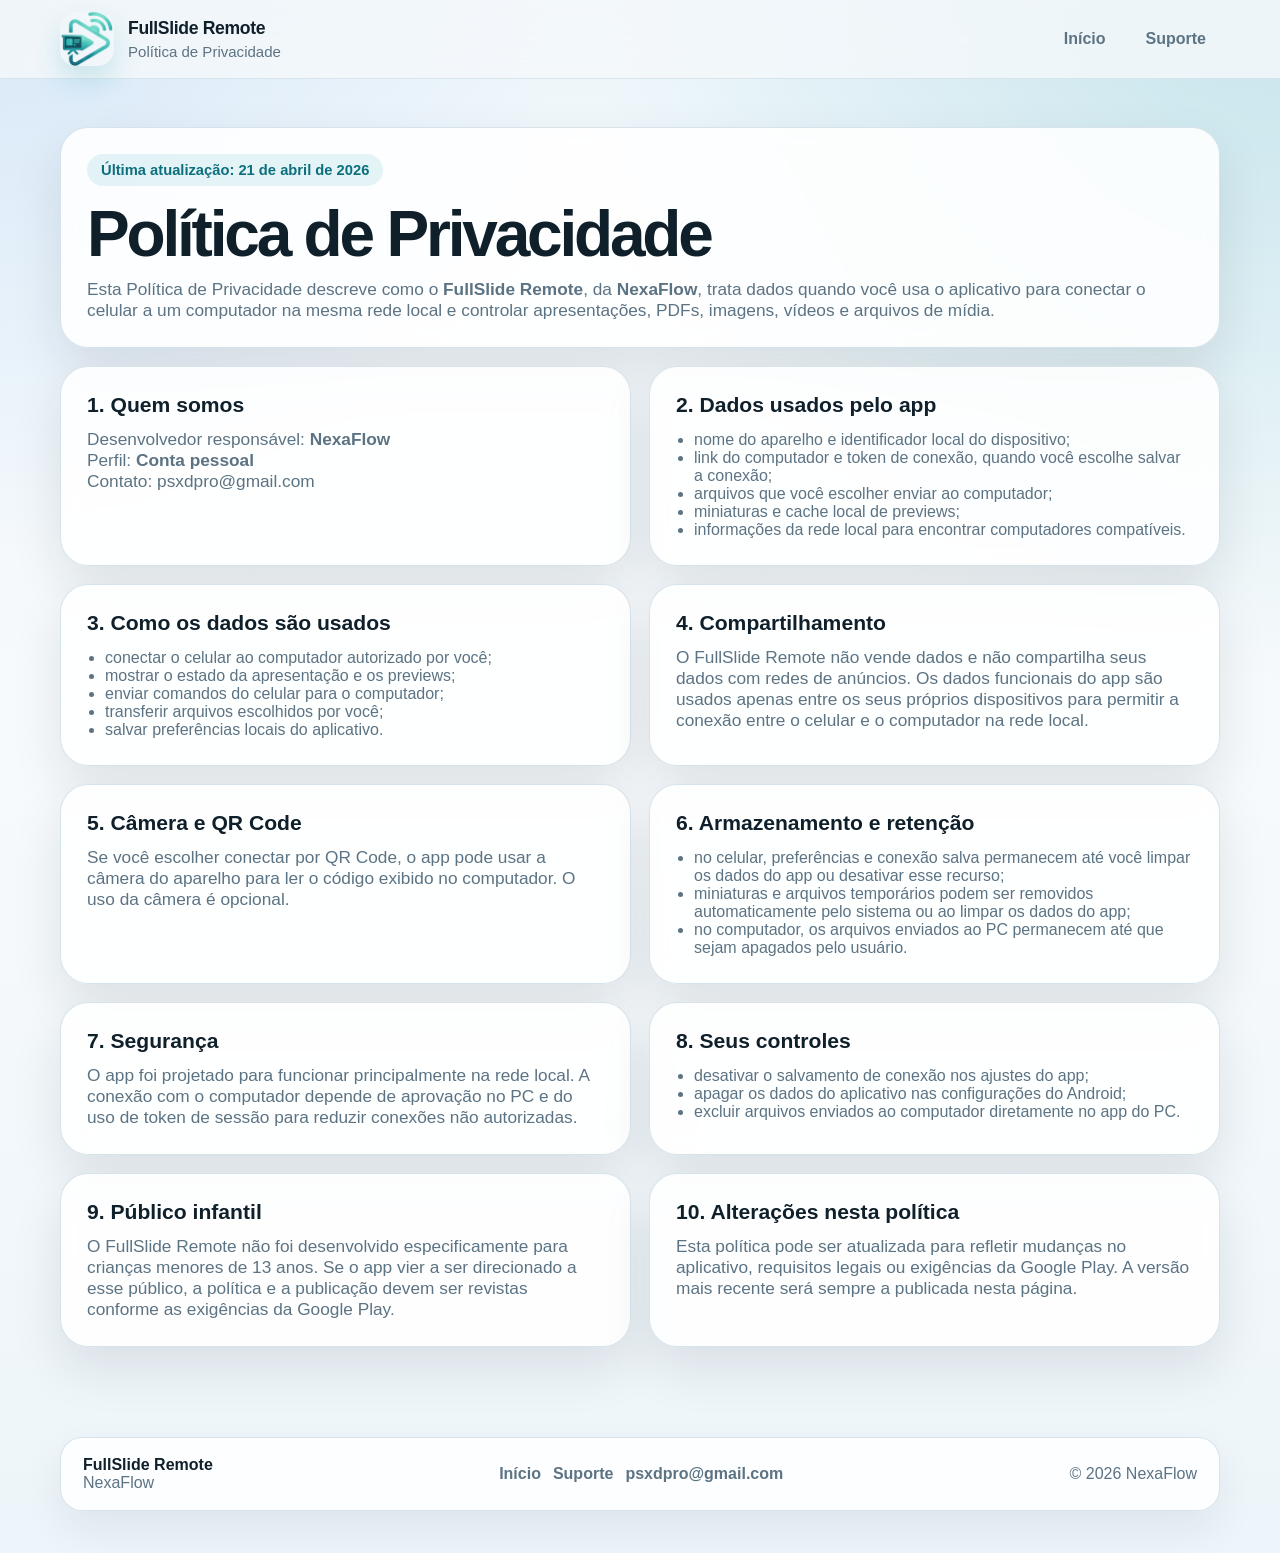
==== privacy-policy.html @ 6c972bfa "Add FullSlide Remote GitHub Pages site" ====
<!DOCTYPE html>
<html lang="pt-BR">
<head>
    <meta charset="utf-8">
    <meta name="viewport" content="width=device-width, initial-scale=1">
    <title>Política de Privacidade | FullSlide Remote</title>
    <meta name="description" content="Política de Privacidade do FullSlide Remote.">
    <meta name="theme-color" content="#1197A7">
    <link rel="icon" type="image/png" href="assets/favicon.png">
    <link rel="manifest" href="site.webmanifest">
    <link rel="stylesheet" href="styles/site.css">
</head>
<body>
    <header class="site-header">
        <div class="container header-row">
            <a class="brand" href="index.html" aria-label="Voltar para a página inicial">
                <img class="brand-mark" src="assets/app-icon.png" alt="Ícone do FullSlide Remote">
                <div class="brand-copy">
                    <p class="brand-title">FullSlide Remote</p>
                    <p class="brand-subtitle">Política de Privacidade</p>
                </div>
            </a>
            <nav class="nav" aria-label="Navegação">
                <a href="index.html">Início</a>
                <a href="support.html">Suporte</a>
            </nav>
        </div>
    </header>

    <main class="page-hero">
        <div class="container content-shell">
            <section class="card">
                <span class="eyebrow">Última atualização: 21 de abril de 2026</span>
                <h1>Política de Privacidade</h1>
                <p>
                    Esta Política de Privacidade descreve como o <strong>FullSlide Remote</strong>, da
                    <strong>NexaFlow</strong>, trata dados quando você usa o aplicativo para conectar o celular
                    a um computador na mesma rede local e controlar apresentações, PDFs, imagens, vídeos e arquivos de mídia.
                </p>
            </section>

            <div class="policy-grid">
                <section class="card">
                    <h2>1. Quem somos</h2>
                    <p>
                        Desenvolvedor responsável: <strong>NexaFlow</strong><br>
                        Perfil: <strong>Conta pessoal</strong><br>
                        Contato: <a href="mailto:psxdpro@gmail.com">psxdpro@gmail.com</a>
                    </p>
                </section>

                <section class="card">
                    <h2>2. Dados usados pelo app</h2>
                    <ul class="list-clean">
                        <li>nome do aparelho e identificador local do dispositivo;</li>
                        <li>link do computador e token de conexão, quando você escolhe salvar a conexão;</li>
                        <li>arquivos que você escolher enviar ao computador;</li>
                        <li>miniaturas e cache local de previews;</li>
                        <li>informações da rede local para encontrar computadores compatíveis.</li>
                    </ul>
                </section>

                <section class="card">
                    <h2>3. Como os dados são usados</h2>
                    <ul class="list-clean">
                        <li>conectar o celular ao computador autorizado por você;</li>
                        <li>mostrar o estado da apresentação e os previews;</li>
                        <li>enviar comandos do celular para o computador;</li>
                        <li>transferir arquivos escolhidos por você;</li>
                        <li>salvar preferências locais do aplicativo.</li>
                    </ul>
                </section>

                <section class="card">
                    <h2>4. Compartilhamento</h2>
                    <p>
                        O FullSlide Remote não vende dados e não compartilha seus dados com redes de anúncios.
                        Os dados funcionais do app são usados apenas entre os seus próprios dispositivos para permitir
                        a conexão entre o celular e o computador na rede local.
                    </p>
                </section>

                <section class="card">
                    <h2>5. Câmera e QR Code</h2>
                    <p>
                        Se você escolher conectar por QR Code, o app pode usar a câmera do aparelho para ler o código
                        exibido no computador. O uso da câmera é opcional.
                    </p>
                </section>

                <section class="card">
                    <h2>6. Armazenamento e retenção</h2>
                    <ul class="list-clean">
                        <li>no celular, preferências e conexão salva permanecem até você limpar os dados do app ou desativar esse recurso;</li>
                        <li>miniaturas e arquivos temporários podem ser removidos automaticamente pelo sistema ou ao limpar os dados do app;</li>
                        <li>no computador, os arquivos enviados ao PC permanecem até que sejam apagados pelo usuário.</li>
                    </ul>
                </section>

                <section class="card">
                    <h2>7. Segurança</h2>
                    <p>
                        O app foi projetado para funcionar principalmente na rede local. A conexão com o computador
                        depende de aprovação no PC e do uso de token de sessão para reduzir conexões não autorizadas.
                    </p>
                </section>

                <section class="card">
                    <h2>8. Seus controles</h2>
                    <ul class="list-clean">
                        <li>desativar o salvamento de conexão nos ajustes do app;</li>
                        <li>apagar os dados do aplicativo nas configurações do Android;</li>
                        <li>excluir arquivos enviados ao computador diretamente no app do PC.</li>
                    </ul>
                </section>

                <section class="card">
                    <h2>9. Público infantil</h2>
                    <p>
                        O FullSlide Remote não foi desenvolvido especificamente para crianças menores de 13 anos.
                        Se o app vier a ser direcionado a esse público, a política e a publicação devem ser revistas
                        conforme as exigências da Google Play.
                    </p>
                </section>

                <section class="card">
                    <h2>10. Alterações nesta política</h2>
                    <p>
                        Esta política pode ser atualizada para refletir mudanças no aplicativo, requisitos legais
                        ou exigências da Google Play. A versão mais recente será sempre a publicada nesta página.
                    </p>
                </section>
            </div>
        </div>
    </main>

    <footer class="footer">
        <div class="container footer-panel">
            <div>
                <strong>FullSlide Remote</strong><br>
                <span class="muted">NexaFlow</span>
            </div>
            <div class="footer-links">
                <a href="index.html">Início</a>
                <a href="support.html">Suporte</a>
                <a href="mailto:psxdpro@gmail.com">psxdpro@gmail.com</a>
            </div>
            <div class="muted">© <span data-year></span> NexaFlow</div>
        </div>
    </footer>

    <script src="scripts/site.js"></script>
</body>
</html>
---- styles/site.css ----
:root {
    color-scheme: light;
    --bg: #f4f8fb;
    --surface: rgba(255, 255, 255, 0.88);
    --surface-strong: #ffffff;
    --text: #10202b;
    --muted: #5c7383;
    --border: #d3e0e8;
    --primary: #1197a7;
    --primary-dark: #0c6f7d;
    --primary-soft: #d8e8f8;
    --warning: #ffd166;
    --shadow: 0 22px 50px rgba(16, 32, 43, 0.10);
    --radius-xl: 28px;
    --radius-lg: 20px;
    --radius-md: 14px;
    --max-width: 1160px;
}

* {
    box-sizing: border-box;
}

html {
    scroll-behavior: smooth;
}

body {
    margin: 0;
    font-family: "Segoe UI", "Inter", Arial, sans-serif;
    color: var(--text);
    background:
        radial-gradient(circle at top right, rgba(17, 151, 167, 0.18), transparent 34%),
        radial-gradient(circle at top left, rgba(216, 232, 248, 0.95), transparent 28%),
        linear-gradient(180deg, #eef6fb 0%, #f7fafc 48%, #edf5fa 100%);
}

a {
    color: inherit;
    text-decoration: none;
}

img {
    max-width: 100%;
    display: block;
}

.container {
    width: min(var(--max-width), calc(100% - 32px));
    margin: 0 auto;
}

.site-header {
    position: sticky;
    top: 0;
    z-index: 20;
    backdrop-filter: blur(18px);
    background: rgba(244, 248, 251, 0.82);
    border-bottom: 1px solid rgba(211, 224, 232, 0.8);
}

.header-row {
    display: flex;
    align-items: center;
    justify-content: space-between;
    gap: 18px;
    min-height: 78px;
}

.brand {
    display: inline-flex;
    align-items: center;
    gap: 14px;
    min-width: 0;
}

.brand-mark {
    width: 54px;
    height: 54px;
    border-radius: 16px;
    box-shadow: 0 14px 28px rgba(17, 151, 167, 0.18);
}

.brand-copy {
    min-width: 0;
}

.brand-title {
    margin: 0;
    font-size: 1.1rem;
    font-weight: 800;
    letter-spacing: -0.02em;
}

.brand-subtitle {
    margin: 4px 0 0;
    color: var(--muted);
    font-size: 0.94rem;
}

.nav {
    display: flex;
    align-items: center;
    gap: 12px;
    flex-wrap: wrap;
}

.nav a {
    padding: 10px 14px;
    color: var(--muted);
    font-weight: 600;
    border-radius: 999px;
}

.nav a:hover,
.nav a:focus-visible {
    color: var(--text);
    background: rgba(17, 151, 167, 0.08);
    outline: none;
}

.button {
    display: inline-flex;
    align-items: center;
    justify-content: center;
    gap: 10px;
    min-height: 48px;
    padding: 0 22px;
    border: 0;
    border-radius: 999px;
    font-weight: 800;
    letter-spacing: -0.01em;
    transition: transform 140ms ease, box-shadow 140ms ease, background-color 140ms ease;
    cursor: pointer;
}

.button:hover,
.button:focus-visible {
    transform: translateY(-1px);
    outline: none;
}

.button-primary {
    background: linear-gradient(135deg, var(--primary) 0%, var(--primary-dark) 100%);
    color: #ffffff;
    box-shadow: 0 16px 34px rgba(17, 151, 167, 0.28);
}

.button-secondary {
    background: rgba(255, 255, 255, 0.92);
    color: var(--text);
    border: 1px solid var(--border);
}

.button-muted {
    background: rgba(216, 232, 248, 0.66);
    color: var(--primary-dark);
}

.button-disabled,
.button[aria-disabled="true"] {
    cursor: not-allowed;
    pointer-events: none;
    background: #dfe8ee;
    color: #6f8594;
    box-shadow: none;
}

.hero {
    padding: 52px 0 30px;
}

.hero-panel {
    display: grid;
    grid-template-columns: minmax(0, 1.2fr) minmax(320px, 0.8fr);
    gap: 26px;
    align-items: stretch;
}

.hero-card,
.card {
    background: var(--surface);
    border: 1px solid rgba(211, 224, 232, 0.9);
    border-radius: var(--radius-xl);
    padding: 28px;
    box-shadow: var(--shadow);
    backdrop-filter: blur(10px);
}

.eyebrow {
    display: inline-flex;
    align-items: center;
    gap: 8px;
    padding: 8px 14px;
    border-radius: 999px;
    background: rgba(17, 151, 167, 0.10);
    color: var(--primary-dark);
    font-size: 0.92rem;
    font-weight: 700;
}

.hero h1,
.page-hero h1 {
    margin: 18px 0 14px;
    font-size: clamp(2.4rem, 5vw, 4.4rem);
    line-height: 0.95;
    letter-spacing: -0.05em;
}

.hero p,
.page-hero p {
    margin: 0;
    color: var(--muted);
    font-size: 1.08rem;
}

.hero-actions {
    display: flex;
    flex-wrap: wrap;
    gap: 14px;
    margin-top: 24px;
}

.hero-note {
    margin-top: 16px;
    color: var(--muted);
    font-size: 0.95rem;
}

.hero-preview {
    position: relative;
    overflow: hidden;
}

.hero-preview::before {
    content: "";
    position: absolute;
    inset: -30% 18% auto auto;
    width: 220px;
    height: 220px;
    background: radial-gradient(circle, rgba(255, 209, 102, 0.46), transparent 68%);
    pointer-events: none;
}

.device-stack {
    display: grid;
    gap: 16px;
}

.mini-card {
    background: rgba(255, 255, 255, 0.88);
    border: 1px solid rgba(211, 224, 232, 0.8);
    border-radius: 22px;
    padding: 18px;
    box-shadow: 0 18px 38px rgba(16, 32, 43, 0.08);
}

.mini-card strong {
    display: block;
    font-size: 1rem;
}

.mini-card span {
    display: block;
    margin-top: 8px;
    color: var(--muted);
    font-size: 0.95rem;
}

.feature-grid,
.steps-grid,
.use-grid,
.download-grid,
.faq-grid,
.support-grid,
.policy-grid {
    display: grid;
    gap: 18px;
}

.feature-grid {
    grid-template-columns: repeat(3, minmax(0, 1fr));
}

.steps-grid {
    grid-template-columns: repeat(3, minmax(0, 1fr));
}

.use-grid,
.download-grid,
.support-grid {
    grid-template-columns: repeat(2, minmax(0, 1fr));
}

.faq-grid,
.policy-grid {
    grid-template-columns: repeat(2, minmax(0, 1fr));
}

.section {
    padding: 20px 0 0;
}

.section-header {
    max-width: 760px;
    margin-bottom: 20px;
}

.section-header h2 {
    margin: 0 0 10px;
    font-size: clamp(1.6rem, 3vw, 2.6rem);
    line-height: 1;
    letter-spacing: -0.04em;
}

.section-header p {
    margin: 0;
    color: var(--muted);
    font-size: 1rem;
}

.step-number {
    display: inline-flex;
    align-items: center;
    justify-content: center;
    width: 42px;
    height: 42px;
    border-radius: 999px;
    background: rgba(17, 151, 167, 0.12);
    color: var(--primary-dark);
    font-size: 1.08rem;
    font-weight: 800;
}

.card h3,
.mini-card h3 {
    margin: 14px 0 8px;
    font-size: 1.2rem;
    letter-spacing: -0.03em;
}

.card p,
.card li {
    color: var(--muted);
}

.card ul {
    margin: 14px 0 0;
    padding-left: 18px;
}

.download-card {
    display: flex;
    flex-direction: column;
    gap: 14px;
}

.tag-row {
    display: flex;
    flex-wrap: wrap;
    gap: 10px;
    margin-top: 18px;
}

.tag {
    display: inline-flex;
    align-items: center;
    gap: 8px;
    padding: 10px 14px;
    border-radius: 999px;
    background: rgba(216, 232, 248, 0.7);
    color: var(--text);
    font-weight: 700;
    font-size: 0.94rem;
}

.page-hero {
    padding: 48px 0 24px;
}

.content-shell {
    display: grid;
    gap: 18px;
    padding-bottom: 36px;
}

.content-shell .card {
    padding: 26px;
}

.content-shell h2 {
    margin-top: 0;
    margin-bottom: 12px;
    font-size: 1.32rem;
}

.muted {
    color: var(--muted);
}

.footer {
    padding: 30px 0 42px;
}

.footer-panel {
    display: flex;
    flex-wrap: wrap;
    justify-content: space-between;
    gap: 18px;
    align-items: center;
    background: rgba(255, 255, 255, 0.84);
    border: 1px solid rgba(211, 224, 232, 0.9);
    border-radius: 22px;
    padding: 18px 22px;
    box-shadow: 0 18px 42px rgba(16, 32, 43, 0.07);
}

.footer-links {
    display: flex;
    flex-wrap: wrap;
    gap: 12px;
}

.footer-links a {
    color: var(--muted);
    font-weight: 700;
}

.notice {
    padding: 14px 16px;
    border-radius: 16px;
    background: rgba(255, 209, 102, 0.18);
    border: 1px solid rgba(255, 209, 102, 0.5);
    color: #5b4608;
}

.list-clean {
    margin: 0;
    padding-left: 18px;
}

@media (max-width: 980px) {
    .hero-panel,
    .feature-grid,
    .steps-grid,
    .use-grid,
    .download-grid,
    .faq-grid,
    .support-grid,
    .policy-grid {
        grid-template-columns: 1fr;
    }

    .site-header {
        position: static;
    }
}

@media (max-width: 640px) {
    .container {
        width: min(var(--max-width), calc(100% - 20px));
    }

    .header-row {
        min-height: 72px;
        padding: 10px 0;
    }

    .brand-mark {
        width: 46px;
        height: 46px;
        border-radius: 14px;
    }

    .hero-card,
    .card {
        padding: 22px;
        border-radius: 22px;
    }

    .button {
        width: 100%;
    }

    .footer-panel {
        padding: 18px;
    }
}
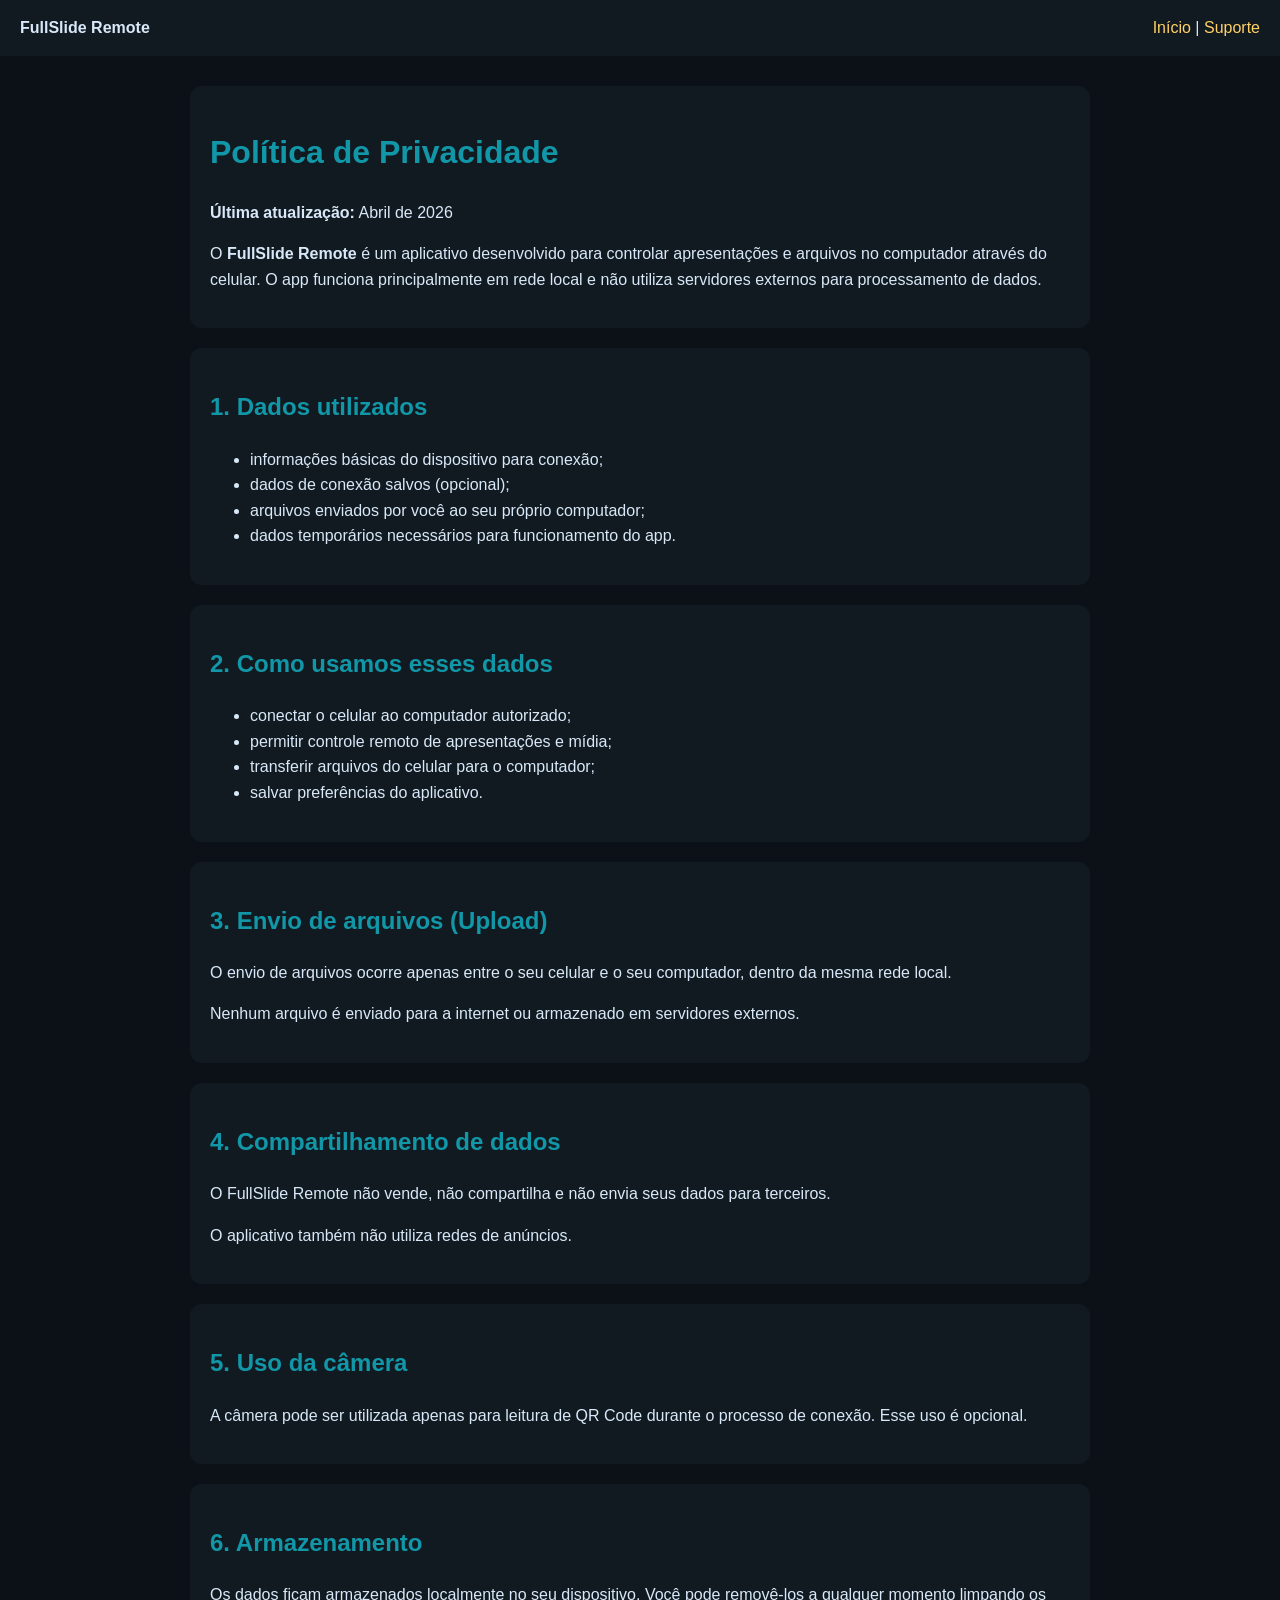
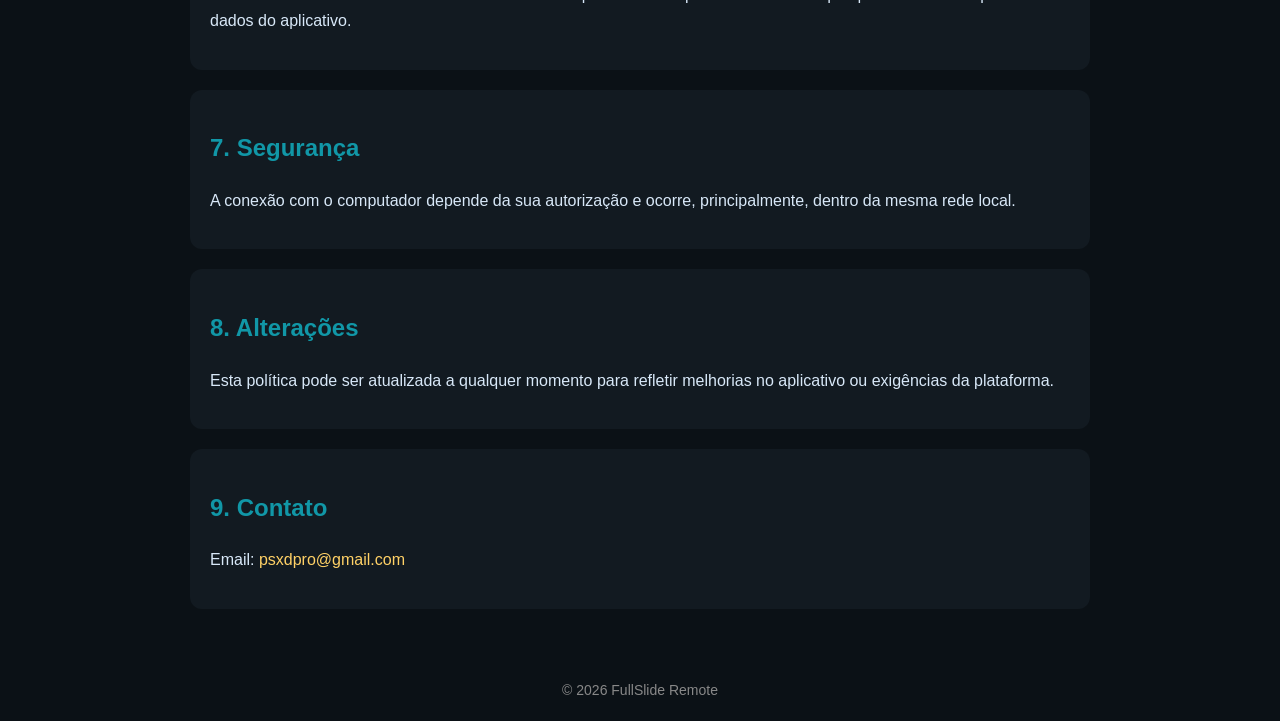
==== commit 9e6c31d1: "Revise privacy policy HTML structure and styles Updated the privacy policy layout and added styling." ====
--- a/privacy-policy.html
+++ b/privacy-policy.html
@@ -1,154 +1,166 @@
 <!DOCTYPE html>
 <html lang="pt-BR">
 <head>
-    <meta charset="utf-8">
-    <meta name="viewport" content="width=device-width, initial-scale=1">
-    <title>Política de Privacidade | FullSlide Remote</title>
-    <meta name="description" content="Política de Privacidade do FullSlide Remote.">
-    <meta name="theme-color" content="#1197A7">
-    <link rel="icon" type="image/png" href="assets/favicon.png">
-    <link rel="manifest" href="site.webmanifest">
-    <link rel="stylesheet" href="styles/site.css">
+<meta charset="UTF-8">
+<meta name="viewport" content="width=device-width, initial-scale=1.0">
+<title>Política de Privacidade | FullSlide Remote</title>
+
+<style>
+body {
+    margin: 0;
+    font-family: Arial, sans-serif;
+    background: #0B1116;
+    color: #D8E8F8;
+    line-height: 1.6;
+}
+
+.container {
+    max-width: 900px;
+    margin: auto;
+    padding: 30px 20px;
+}
+
+h1, h2 {
+    color: #1197A7;
+}
+
+.card {
+    background: #121A21;
+    padding: 20px;
+    border-radius: 12px;
+    margin-bottom: 20px;
+}
+
+a {
+    color: #FFD166;
+    text-decoration: none;
+}
+
+.header {
+    background: #121A21;
+    padding: 15px 20px;
+    display: flex;
+    justify-content: space-between;
+}
+
+.footer {
+    text-align: center;
+    padding: 20px;
+    color: #888;
+    font-size: 14px;
+}
+</style>
 </head>
+
 <body>
-    <header class="site-header">
-        <div class="container header-row">
-            <a class="brand" href="index.html" aria-label="Voltar para a página inicial">
-                <img class="brand-mark" src="assets/app-icon.png" alt="Ícone do FullSlide Remote">
-                <div class="brand-copy">
-                    <p class="brand-title">FullSlide Remote</p>
-                    <p class="brand-subtitle">Política de Privacidade</p>
-                </div>
-            </a>
-            <nav class="nav" aria-label="Navegação">
-                <a href="index.html">Início</a>
-                <a href="support.html">Suporte</a>
-            </nav>
-        </div>
-    </header>
 
-    <main class="page-hero">
-        <div class="container content-shell">
-            <section class="card">
-                <span class="eyebrow">Última atualização: 21 de abril de 2026</span>
-                <h1>Política de Privacidade</h1>
-                <p>
-                    Esta Política de Privacidade descreve como o <strong>FullSlide Remote</strong>, da
-                    <strong>NexaFlow</strong>, trata dados quando você usa o aplicativo para conectar o celular
-                    a um computador na mesma rede local e controlar apresentações, PDFs, imagens, vídeos e arquivos de mídia.
-                </p>
-            </section>
+<div class="header">
+    <div><strong>FullSlide Remote</strong></div>
+    <div>
+        <a href="index.html">Início</a> |
+        <a href="support.html">Suporte</a>
+    </div>
+</div>
 
-            <div class="policy-grid">
-                <section class="card">
-                    <h2>1. Quem somos</h2>
-                    <p>
-                        Desenvolvedor responsável: <strong>NexaFlow</strong><br>
-                        Perfil: <strong>Conta pessoal</strong><br>
-                        Contato: <a href="mailto:psxdpro@gmail.com">psxdpro@gmail.com</a>
-                    </p>
-                </section>
+<div class="container">
 
-                <section class="card">
-                    <h2>2. Dados usados pelo app</h2>
-                    <ul class="list-clean">
-                        <li>nome do aparelho e identificador local do dispositivo;</li>
-                        <li>link do computador e token de conexão, quando você escolhe salvar a conexão;</li>
-                        <li>arquivos que você escolher enviar ao computador;</li>
-                        <li>miniaturas e cache local de previews;</li>
-                        <li>informações da rede local para encontrar computadores compatíveis.</li>
-                    </ul>
-                </section>
+<div class="card">
+<h1>Política de Privacidade</h1>
+<p><strong>Última atualização:</strong> Abril de 2026</p>
 
-                <section class="card">
-                    <h2>3. Como os dados são usados</h2>
-                    <ul class="list-clean">
-                        <li>conectar o celular ao computador autorizado por você;</li>
-                        <li>mostrar o estado da apresentação e os previews;</li>
-                        <li>enviar comandos do celular para o computador;</li>
-                        <li>transferir arquivos escolhidos por você;</li>
-                        <li>salvar preferências locais do aplicativo.</li>
-                    </ul>
-                </section>
+<p>
+O <strong>FullSlide Remote</strong> é um aplicativo desenvolvido para controlar apresentações e arquivos no computador através do celular.
+O app funciona principalmente em rede local e não utiliza servidores externos para processamento de dados.
+</p>
+</div>
 
-                <section class="card">
-                    <h2>4. Compartilhamento</h2>
-                    <p>
-                        O FullSlide Remote não vende dados e não compartilha seus dados com redes de anúncios.
-                        Os dados funcionais do app são usados apenas entre os seus próprios dispositivos para permitir
-                        a conexão entre o celular e o computador na rede local.
-                    </p>
-                </section>
+<div class="card">
+<h2>1. Dados utilizados</h2>
+<ul>
+<li>informações básicas do dispositivo para conexão;</li>
+<li>dados de conexão salvos (opcional);</li>
+<li>arquivos enviados por você ao seu próprio computador;</li>
+<li>dados temporários necessários para funcionamento do app.</li>
+</ul>
+</div>
 
-                <section class="card">
-                    <h2>5. Câmera e QR Code</h2>
-                    <p>
-                        Se você escolher conectar por QR Code, o app pode usar a câmera do aparelho para ler o código
-                        exibido no computador. O uso da câmera é opcional.
-                    </p>
-                </section>
+<div class="card">
+<h2>2. Como usamos esses dados</h2>
+<ul>
+<li>conectar o celular ao computador autorizado;</li>
+<li>permitir controle remoto de apresentações e mídia;</li>
+<li>transferir arquivos do celular para o computador;</li>
+<li>salvar preferências do aplicativo.</li>
+</ul>
+</div>
 
-                <section class="card">
-                    <h2>6. Armazenamento e retenção</h2>
-                    <ul class="list-clean">
-                        <li>no celular, preferências e conexão salva permanecem até você limpar os dados do app ou desativar esse recurso;</li>
-                        <li>miniaturas e arquivos temporários podem ser removidos automaticamente pelo sistema ou ao limpar os dados do app;</li>
-                        <li>no computador, os arquivos enviados ao PC permanecem até que sejam apagados pelo usuário.</li>
-                    </ul>
-                </section>
+<div class="card">
+<h2>3. Envio de arquivos (Upload)</h2>
+<p>
+O envio de arquivos ocorre apenas entre o seu celular e o seu computador,
+dentro da mesma rede local.
+</p>
 
-                <section class="card">
-                    <h2>7. Segurança</h2>
-                    <p>
-                        O app foi projetado para funcionar principalmente na rede local. A conexão com o computador
-                        depende de aprovação no PC e do uso de token de sessão para reduzir conexões não autorizadas.
-                    </p>
-                </section>
+<p>
+Nenhum arquivo é enviado para a internet ou armazenado em servidores externos.
+</p>
+</div>
 
-                <section class="card">
-                    <h2>8. Seus controles</h2>
-                    <ul class="list-clean">
-                        <li>desativar o salvamento de conexão nos ajustes do app;</li>
-                        <li>apagar os dados do aplicativo nas configurações do Android;</li>
-                        <li>excluir arquivos enviados ao computador diretamente no app do PC.</li>
-                    </ul>
-                </section>
+<div class="card">
+<h2>4. Compartilhamento de dados</h2>
+<p>
+O FullSlide Remote não vende, não compartilha e não envia seus dados para terceiros.
+</p>
 
-                <section class="card">
-                    <h2>9. Público infantil</h2>
-                    <p>
-                        O FullSlide Remote não foi desenvolvido especificamente para crianças menores de 13 anos.
-                        Se o app vier a ser direcionado a esse público, a política e a publicação devem ser revistas
-                        conforme as exigências da Google Play.
-                    </p>
-                </section>
+<p>
+O aplicativo também não utiliza redes de anúncios.
+</p>
+</div>
 
-                <section class="card">
-                    <h2>10. Alterações nesta política</h2>
-                    <p>
-                        Esta política pode ser atualizada para refletir mudanças no aplicativo, requisitos legais
-                        ou exigências da Google Play. A versão mais recente será sempre a publicada nesta página.
-                    </p>
-                </section>
-            </div>
-        </div>
-    </main>
+<div class="card">
+<h2>5. Uso da câmera</h2>
+<p>
+A câmera pode ser utilizada apenas para leitura de QR Code durante o processo de conexão.
+Esse uso é opcional.
+</p>
+</div>
 
-    <footer class="footer">
-        <div class="container footer-panel">
-            <div>
-                <strong>FullSlide Remote</strong><br>
-                <span class="muted">NexaFlow</span>
-            </div>
-            <div class="footer-links">
-                <a href="index.html">Início</a>
-                <a href="support.html">Suporte</a>
-                <a href="mailto:psxdpro@gmail.com">psxdpro@gmail.com</a>
-            </div>
-            <div class="muted">© <span data-year></span> NexaFlow</div>
-        </div>
-    </footer>
+<div class="card">
+<h2>6. Armazenamento</h2>
+<p>
+Os dados ficam armazenados localmente no seu dispositivo.
+Você pode removê-los a qualquer momento limpando os dados do aplicativo.
+</p>
+</div>
 
-    <script src="scripts/site.js"></script>
+<div class="card">
+<h2>7. Segurança</h2>
+<p>
+A conexão com o computador depende da sua autorização e ocorre, principalmente,
+dentro da mesma rede local.
+</p>
+</div>
+
+<div class="card">
+<h2>8. Alterações</h2>
+<p>
+Esta política pode ser atualizada a qualquer momento para refletir melhorias no aplicativo
+ou exigências da plataforma.
+</p>
+</div>
+
+<div class="card">
+<h2>9. Contato</h2>
+<p>
+Email: <a href="mailto:psxdpro@gmail.com">psxdpro@gmail.com</a>
+</p>
+</div>
+
+</div>
+
+<div class="footer">
+© 2026 FullSlide Remote
+</div>
+
 </body>
 </html>
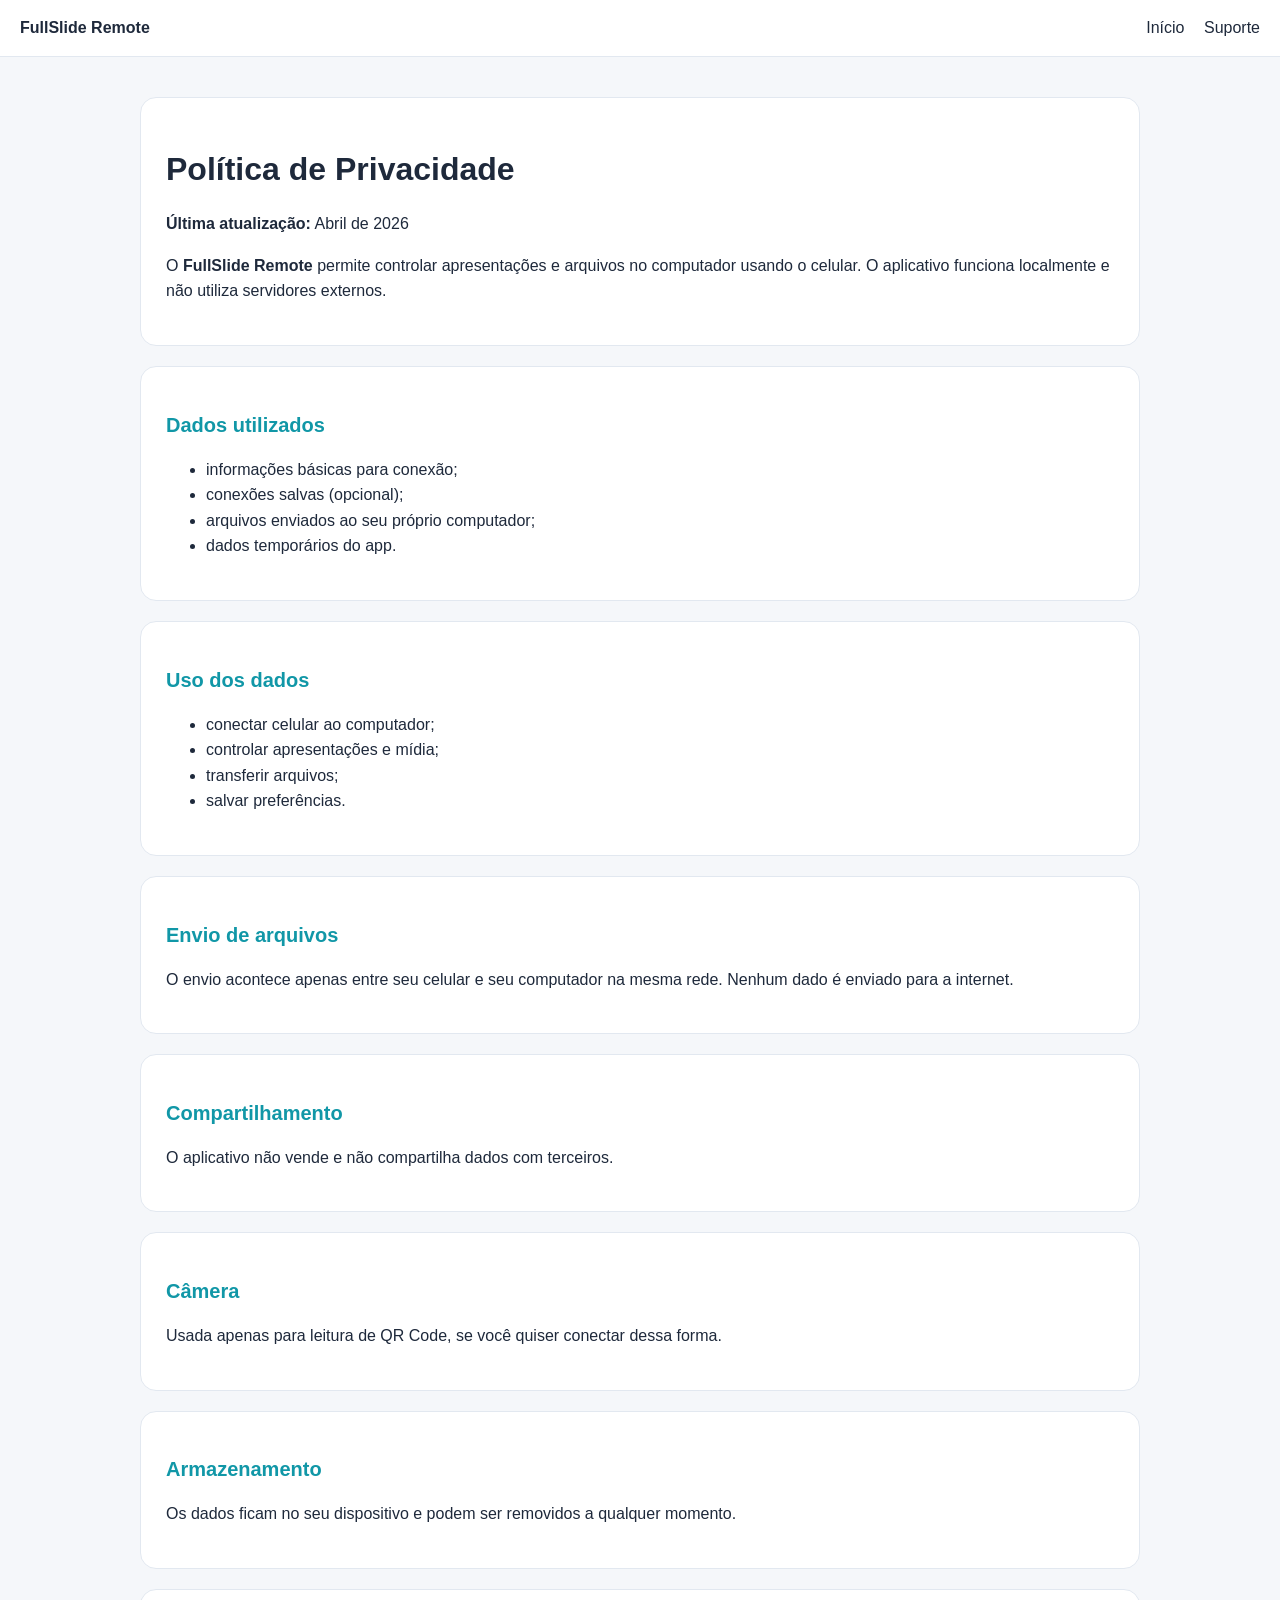
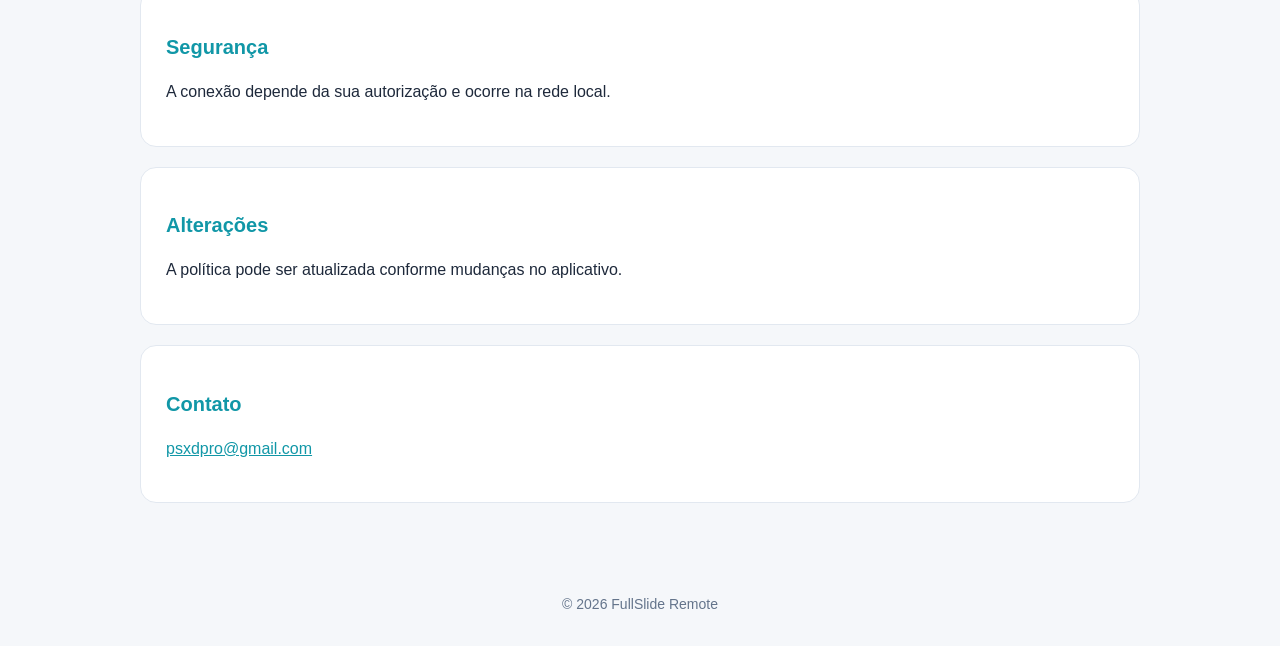
==== commit ebc05e44: "Revise privacy policy styling and content" ====
--- a/privacy-policy.html
+++ b/privacy-policy.html
@@ -8,45 +8,64 @@
 <style>
 body {
     margin: 0;
-    font-family: Arial, sans-serif;
-    background: #0B1116;
-    color: #D8E8F8;
+    font-family: Inter, Arial, sans-serif;
+    background: #F5F7FA;
+    color: #1E293B;
     line-height: 1.6;
 }
 
 .container {
-    max-width: 900px;
+    max-width: 1000px;
     margin: auto;
-    padding: 30px 20px;
+    padding: 40px 20px;
 }
 
-h1, h2 {
+h1 {
+    font-size: 32px;
+    margin-bottom: 10px;
+}
+
+h2 {
+    color: #1197A7;
+    font-size: 20px;
+    margin-bottom: 10px;
+}
+
+.card {
+    background: #FFFFFF;
+    padding: 25px;
+    border-radius: 16px;
+    margin-bottom: 20px;
+    border: 1px solid #E2E8F0;
+}
+
+.header {
+    background: #FFFFFF;
+    padding: 15px 20px;
+    display: flex;
+    justify-content: space-between;
+    align-items: center;
+    border-bottom: 1px solid #E2E8F0;
+}
+
+.header a {
+    text-decoration: none;
+    color: #1E293B;
+    margin-left: 15px;
+}
+
+.header a:hover {
     color: #1197A7;
 }
 
-.card {
-    background: #121A21;
-    padding: 20px;
-    border-radius: 12px;
-    margin-bottom: 20px;
-}
-
 a {
-    color: #FFD166;
-    text-decoration: none;
-}
-
-.header {
-    background: #121A21;
-    padding: 15px 20px;
-    display: flex;
-    justify-content: space-between;
+    color: #1197A7;
 }
 
 .footer {
     text-align: center;
-    padding: 20px;
-    color: #888;
+    padding: 30px;
+    color: #64748B;
     font-size: 14px;
 }
 </style>
@@ -57,7 +76,7 @@
 <div class="header">
     <div><strong>FullSlide Remote</strong></div>
     <div>
-        <a href="index.html">Início</a> |
+        <a href="index.html">Início</a>
         <a href="support.html">Suporte</a>
     </div>
 </div>
@@ -69,90 +88,78 @@
 <p><strong>Última atualização:</strong> Abril de 2026</p>
 
 <p>
-O <strong>FullSlide Remote</strong> é um aplicativo desenvolvido para controlar apresentações e arquivos no computador através do celular.
-O app funciona principalmente em rede local e não utiliza servidores externos para processamento de dados.
+O <strong>FullSlide Remote</strong> permite controlar apresentações e arquivos no computador usando o celular.
+O aplicativo funciona localmente e não utiliza servidores externos.
 </p>
 </div>
 
 <div class="card">
-<h2>1. Dados utilizados</h2>
+<h2>Dados utilizados</h2>
 <ul>
-<li>informações básicas do dispositivo para conexão;</li>
-<li>dados de conexão salvos (opcional);</li>
-<li>arquivos enviados por você ao seu próprio computador;</li>
-<li>dados temporários necessários para funcionamento do app.</li>
+<li>informações básicas para conexão;</li>
+<li>conexões salvas (opcional);</li>
+<li>arquivos enviados ao seu próprio computador;</li>
+<li>dados temporários do app.</li>
 </ul>
 </div>
 
 <div class="card">
-<h2>2. Como usamos esses dados</h2>
+<h2>Uso dos dados</h2>
 <ul>
-<li>conectar o celular ao computador autorizado;</li>
-<li>permitir controle remoto de apresentações e mídia;</li>
-<li>transferir arquivos do celular para o computador;</li>
-<li>salvar preferências do aplicativo.</li>
+<li>conectar celular ao computador;</li>
+<li>controlar apresentações e mídia;</li>
+<li>transferir arquivos;</li>
+<li>salvar preferências.</li>
 </ul>
 </div>
 
 <div class="card">
-<h2>3. Envio de arquivos (Upload)</h2>
+<h2>Envio de arquivos</h2>
 <p>
-O envio de arquivos ocorre apenas entre o seu celular e o seu computador,
-dentro da mesma rede local.
-</p>
-
-<p>
-Nenhum arquivo é enviado para a internet ou armazenado em servidores externos.
+O envio acontece apenas entre seu celular e seu computador na mesma rede.
+Nenhum dado é enviado para a internet.
 </p>
 </div>
 
 <div class="card">
-<h2>4. Compartilhamento de dados</h2>
+<h2>Compartilhamento</h2>
 <p>
-O FullSlide Remote não vende, não compartilha e não envia seus dados para terceiros.
-</p>
-
-<p>
-O aplicativo também não utiliza redes de anúncios.
+O aplicativo não vende e não compartilha dados com terceiros.
 </p>
 </div>
 
 <div class="card">
-<h2>5. Uso da câmera</h2>
+<h2>Câmera</h2>
 <p>
-A câmera pode ser utilizada apenas para leitura de QR Code durante o processo de conexão.
-Esse uso é opcional.
+Usada apenas para leitura de QR Code, se você quiser conectar dessa forma.
 </p>
 </div>
 
 <div class="card">
-<h2>6. Armazenamento</h2>
+<h2>Armazenamento</h2>
 <p>
-Os dados ficam armazenados localmente no seu dispositivo.
-Você pode removê-los a qualquer momento limpando os dados do aplicativo.
+Os dados ficam no seu dispositivo e podem ser removidos a qualquer momento.
 </p>
 </div>
 
 <div class="card">
-<h2>7. Segurança</h2>
+<h2>Segurança</h2>
 <p>
-A conexão com o computador depende da sua autorização e ocorre, principalmente,
-dentro da mesma rede local.
+A conexão depende da sua autorização e ocorre na rede local.
 </p>
 </div>
 
 <div class="card">
-<h2>8. Alterações</h2>
+<h2>Alterações</h2>
 <p>
-Esta política pode ser atualizada a qualquer momento para refletir melhorias no aplicativo
-ou exigências da plataforma.
+A política pode ser atualizada conforme mudanças no aplicativo.
 </p>
 </div>
 
 <div class="card">
-<h2>9. Contato</h2>
+<h2>Contato</h2>
 <p>
-Email: <a href="mailto:psxdpro@gmail.com">psxdpro@gmail.com</a>
+<a href="mailto:psxdpro@gmail.com">psxdpro@gmail.com</a>
 </p>
 </div>
 
